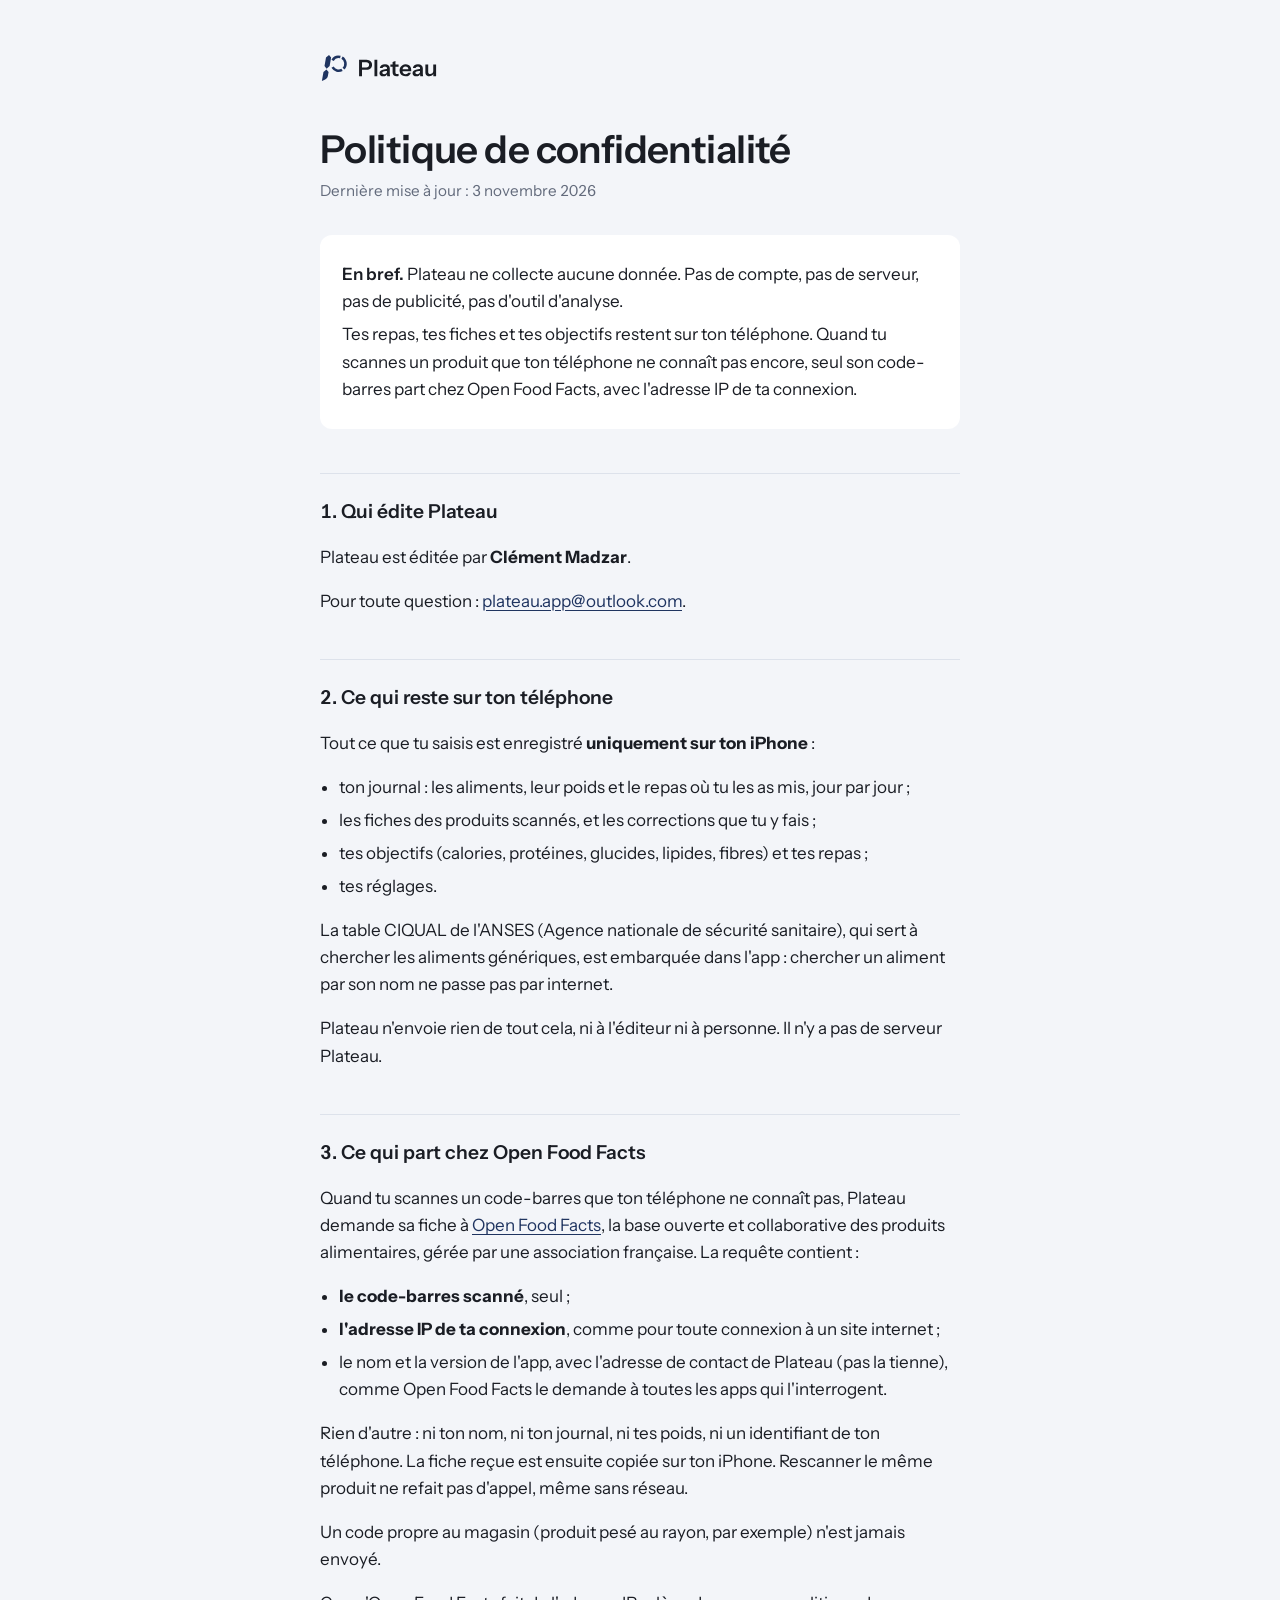
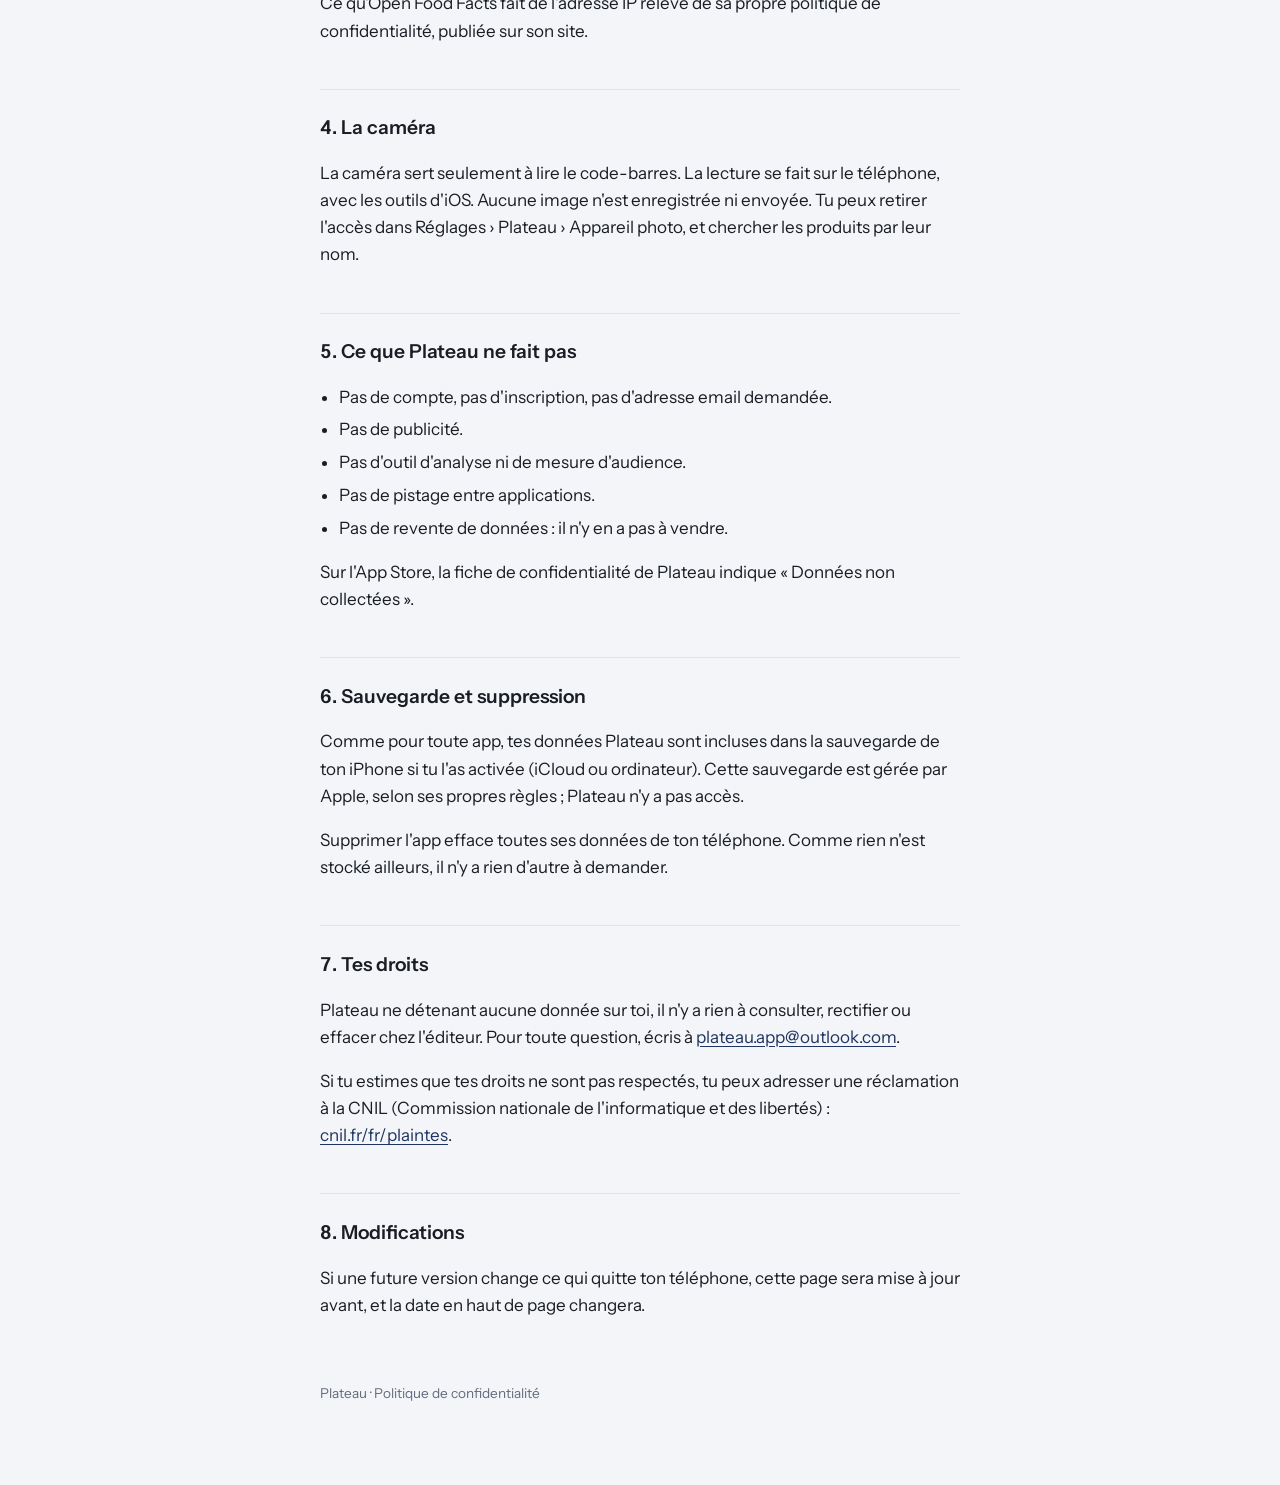
==== confidentialite/index.html @ 4d3082d0 "docs(confidentialite): pages légales de Plateau Accueil et politique de confidentialité, aux couleur" ====
<!doctype html>
<html lang="fr">
<head>
  <meta charset="utf-8">
  <meta name="viewport" content="width=device-width, initial-scale=1">
  <title>Plateau — Politique de confidentialité</title>
  <meta name="description" content="Plateau ne collecte aucune donnée : pas de compte, pas de publicité, pas d'outil d'analyse. Seul le code-barres scanné part chez Open Food Facts.">
  <meta name="theme-color" content="#1F3460">
  <link rel="icon" href="../assets/favicon.ico" sizes="48x48">
  <link rel="icon" href="../assets/favicon.svg" type="image/svg+xml">
  <link rel="apple-touch-icon" href="../assets/apple-touch-icon.png">
  <link rel="manifest" href="../assets/site.webmanifest">
  <link rel="preconnect" href="https://fonts.googleapis.com">
  <link rel="preconnect" href="https://fonts.gstatic.com" crossorigin>
  <link rel="stylesheet" href="https://fonts.googleapis.com/css2?family=Instrument+Sans:wght@400;600&display=swap">
  <link rel="stylesheet" href="../assets/style.css">
</head>
<body>
<main>
  <a class="logo" href="../"><img src="../assets/plateau-horizontal.svg" alt="Plateau" width="118" height="40"></a>
  <h1>Politique de confidentialité</h1>
  <p class="meta">Dernière mise à jour : 3 novembre 2026</p>

  <div class="carte">
    <p><strong>En bref.</strong> Plateau ne collecte aucune donnée. Pas de compte, pas de serveur,
      pas de publicité, pas d'outil d'analyse.</p>
    <p>Tes repas, tes fiches et tes objectifs restent sur ton téléphone. Quand tu scannes un
      produit que ton téléphone ne connaît pas encore, seul son code-barres part chez
      Open Food Facts, avec l'adresse IP de ta connexion.</p>
  </div>

  <h2>1. Qui édite Plateau</h2>
  <p>Plateau est éditée par <strong>Clément Madzar</strong>.</p>
  <p>Pour toute question : <a href="mailto:plateau.app@outlook.com">plateau.app@outlook.com</a>.</p>

  <h2>2. Ce qui reste sur ton téléphone</h2>
  <p>Tout ce que tu saisis est enregistré <strong>uniquement sur ton iPhone</strong> :</p>
  <ul>
    <li>ton journal : les aliments, leur poids et le repas où tu les as mis, jour par jour ;</li>
    <li>les fiches des produits scannés, et les corrections que tu y fais ;</li>
    <li>tes objectifs (calories, protéines, glucides, lipides, fibres) et tes repas ;</li>
    <li>tes réglages.</li>
  </ul>
  <p>La table CIQUAL de l'ANSES (Agence nationale de sécurité sanitaire), qui sert à chercher les
    aliments génériques, est embarquée dans l'app : chercher un aliment par son nom ne passe
    pas par internet.</p>
  <p>Plateau n'envoie rien de tout cela, ni à l'éditeur ni à personne. Il n'y a pas de serveur
    Plateau.</p>

  <h2>3. Ce qui part chez Open Food Facts</h2>
  <p>Quand tu scannes un code-barres que ton téléphone ne connaît pas, Plateau demande sa fiche à
    <a href="https://world.openfoodfacts.org">Open Food Facts</a>, la base ouverte et collaborative
    des produits alimentaires, gérée par une association française. La requête contient :</p>
  <ul>
    <li><strong>le code-barres scanné</strong>, seul ;</li>
    <li><strong>l'adresse IP de ta connexion</strong>, comme pour toute connexion à un site
      internet ;</li>
    <li>le nom et la version de l'app, avec l'adresse de contact de Plateau (pas la tienne), comme
      Open Food Facts le demande à toutes les apps qui l'interrogent.</li>
  </ul>
  <p>Rien d'autre : ni ton nom, ni ton journal, ni tes poids, ni un identifiant de ton téléphone.
    La fiche reçue est ensuite copiée sur ton iPhone. Rescanner le même produit ne refait pas
    d'appel, même sans réseau.</p>
  <p>Un code propre au magasin (produit pesé au rayon, par exemple) n'est jamais envoyé.</p>
  <p>Ce qu'Open Food Facts fait de l'adresse IP relève de sa propre politique de
    confidentialité, publiée sur son site.</p>

  <h2>4. La caméra</h2>
  <p>La caméra sert seulement à lire le code-barres. La lecture se fait sur le téléphone, avec les
    outils d'iOS. Aucune image n'est enregistrée ni envoyée. Tu peux retirer l'accès dans
    Réglages&nbsp;› Plateau&nbsp;› Appareil photo, et chercher les produits par leur nom.</p>

  <h2>5. Ce que Plateau ne fait pas</h2>
  <ul>
    <li>Pas de compte, pas d'inscription, pas d'adresse email demandée.</li>
    <li>Pas de publicité.</li>
    <li>Pas d'outil d'analyse ni de mesure d'audience.</li>
    <li>Pas de pistage entre applications.</li>
    <li>Pas de revente de données : il n'y en a pas à vendre.</li>
  </ul>
  <p>Sur l'App Store, la fiche de confidentialité de Plateau indique « Données non collectées ».</p>

  <h2>6. Sauvegarde et suppression</h2>
  <p>Comme pour toute app, tes données Plateau sont incluses dans la sauvegarde de ton iPhone si
    tu l'as activée (iCloud ou ordinateur). Cette sauvegarde est gérée par Apple, selon ses
    propres règles ; Plateau n'y a pas accès.</p>
  <p>Supprimer l'app efface toutes ses données de ton téléphone. Comme rien n'est stocké
    ailleurs, il n'y a rien d'autre à demander.</p>

  <h2>7. Tes droits</h2>
  <p>Plateau ne détenant aucune donnée sur toi, il n'y a rien à consulter, rectifier ou effacer
    chez l'éditeur. Pour toute question, écris à
    <a href="mailto:plateau.app@outlook.com">plateau.app@outlook.com</a>.</p>
  <p>Si tu estimes que tes droits ne sont pas respectés, tu peux adresser une réclamation à la
    CNIL (Commission nationale de l'informatique et des libertés) :
    <a href="https://www.cnil.fr/fr/plaintes">cnil.fr/fr/plaintes</a>.</p>

  <h2>8. Modifications</h2>
  <p>Si une future version change ce qui quitte ton téléphone, cette page sera mise à jour avant,
    et la date en haut de page changera.</p>

  <footer>Plateau · Politique de confidentialité</footer>
</main>
</body>
</html>
---- assets/style.css ----
/* Couleurs de la marque Plateau (BRAND.md) : mode clair seulement, comme l'app. */
:root {
  --brume: #F3F5F9;
  --blanc: #FFFFFF;
  --encre: #1A1D24;
  --marine: #1F3460;
  --gris: #636B7C;
  --trait: #DDE2EB;
  color-scheme: light;
}

* { box-sizing: border-box; }

html { -webkit-text-size-adjust: 100%; }

body {
  margin: 0;
  background: var(--brume);
  color: var(--encre);
  font: 17px/1.6 "Instrument Sans", -apple-system, BlinkMacSystemFont, "SF Pro Text", "Helvetica Neue", Arial, sans-serif;
  font-variant-numeric: tabular-nums;
}

main {
  max-width: 42rem;
  margin: 0 auto;
  padding: 3rem 1rem 5rem;
}

.logo { display: inline-block; line-height: 0; }
.logo img { height: 40px; width: auto; }

h1 {
  font-weight: 600;
  font-size: clamp(1.9rem, 6vw, 2.4rem);
  line-height: 1.15;
  letter-spacing: -0.015em;
  margin: 2rem 0 0.4rem;
}

.meta { color: var(--gris); margin: 0 0 2rem; font-size: 0.95rem; }

h2 {
  font-weight: 600;
  font-size: 1.2rem;
  margin: 2.75rem 0 0.6rem;
  padding-top: 1.4rem;
  border-top: 1px solid var(--trait);
}

p, li { color: var(--encre); }
ul { padding-left: 1.2rem; }
li { margin: 0.35rem 0; }

a { color: var(--marine); text-underline-offset: 3px; }

.carte {
  background: var(--blanc);
  border-radius: 12px;
  padding: 1.2rem 1.35rem;
  margin: 0 0 1rem;
}
.carte p { margin: 0.4rem 0; }
.carte strong { font-weight: 600; }

.table-wrap { overflow-x: auto; margin: 1rem 0; }
table { width: 100%; border-collapse: collapse; font-size: 0.93rem; min-width: 30rem; background: var(--blanc); border-radius: 12px; }
th, td { text-align: left; vertical-align: top; padding: 0.7rem 0.85rem; border-bottom: 1px solid var(--trait); }
tr:last-child td { border-bottom: 0; }
th { color: var(--gris); font-weight: 600; font-size: 0.8rem; text-transform: uppercase; letter-spacing: 0.05em; }

.gris { color: var(--gris); }

footer { margin-top: 4rem; color: var(--gris); font-size: 0.85rem; }

.liens { list-style: none; padding: 0; }
.liens li { margin: 0.75rem 0; }
.liens a {
  display: block;
  background: var(--blanc);
  border-radius: 12px;
  padding: 1rem 1.2rem;
  text-decoration: none;
  font-weight: 600;
  color: var(--encre);
}
.liens span { display: block; font-weight: 400; color: var(--gris); font-size: 0.92rem; }
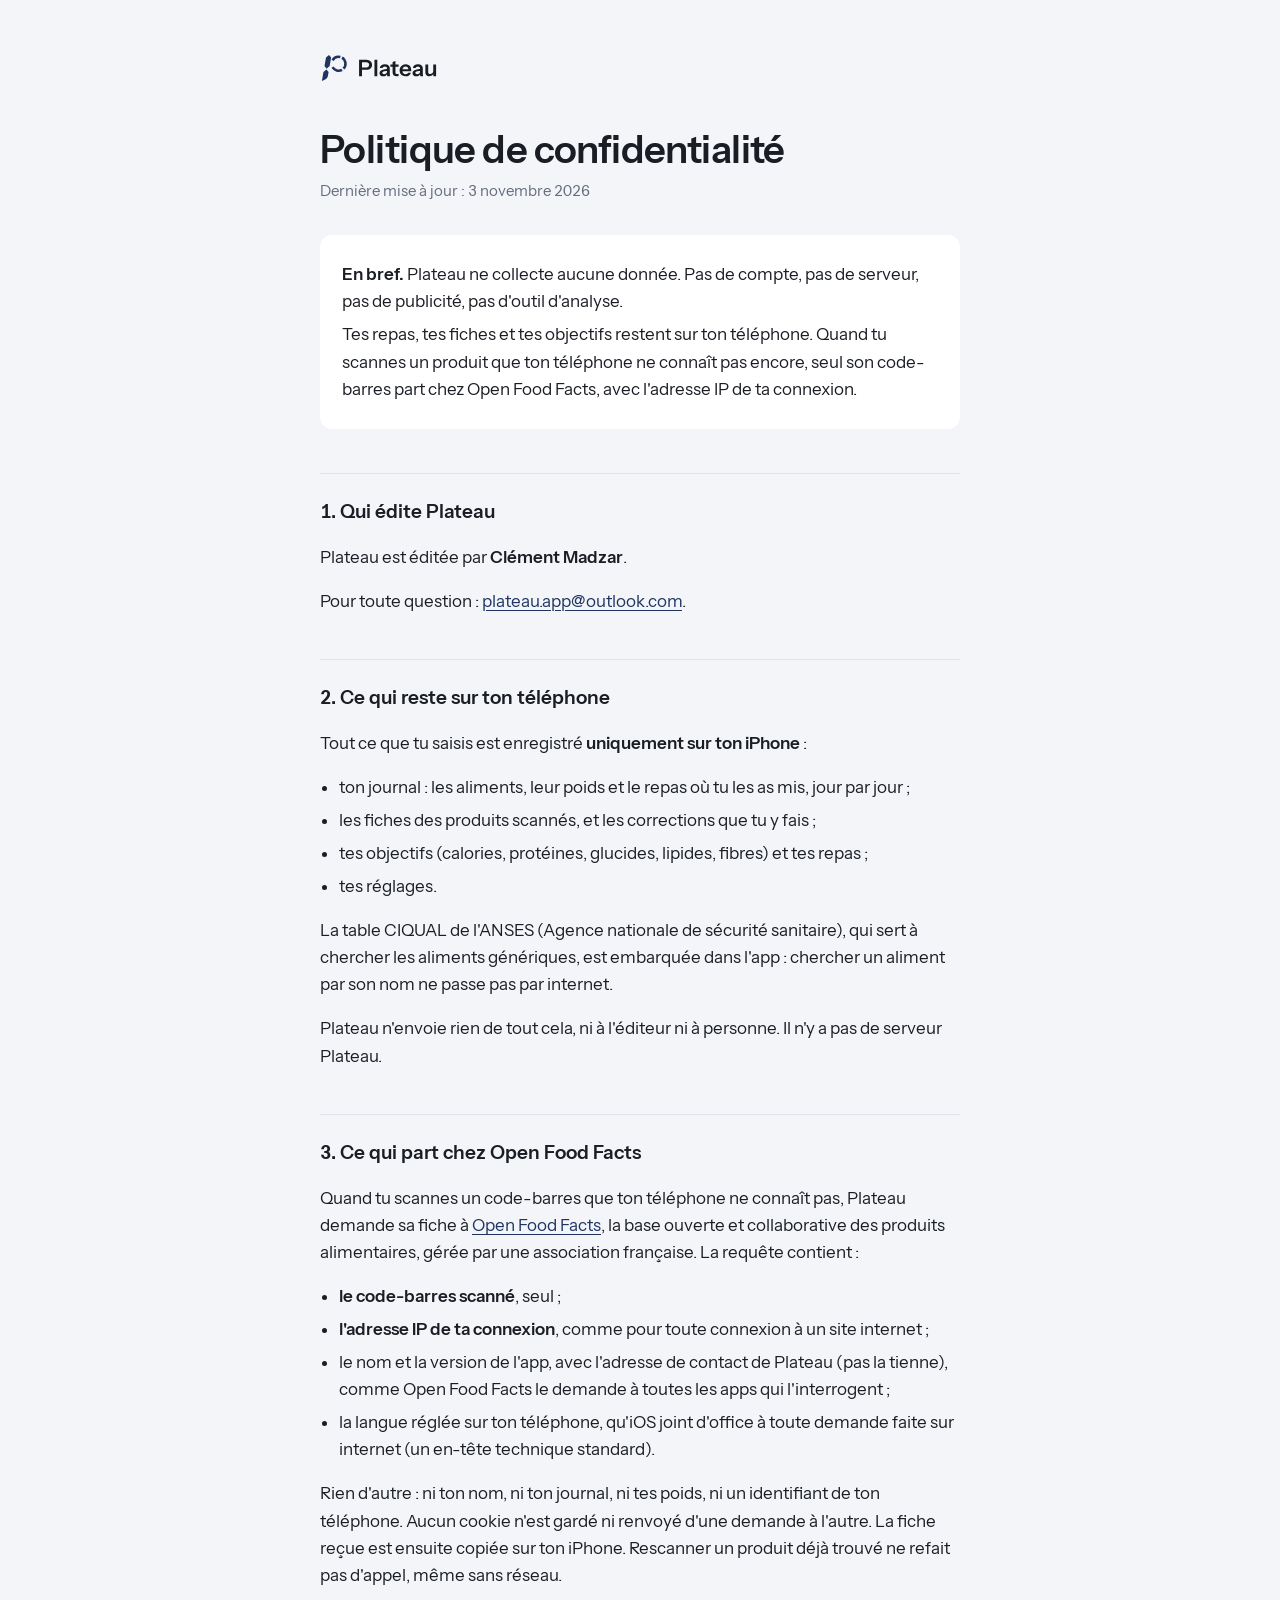
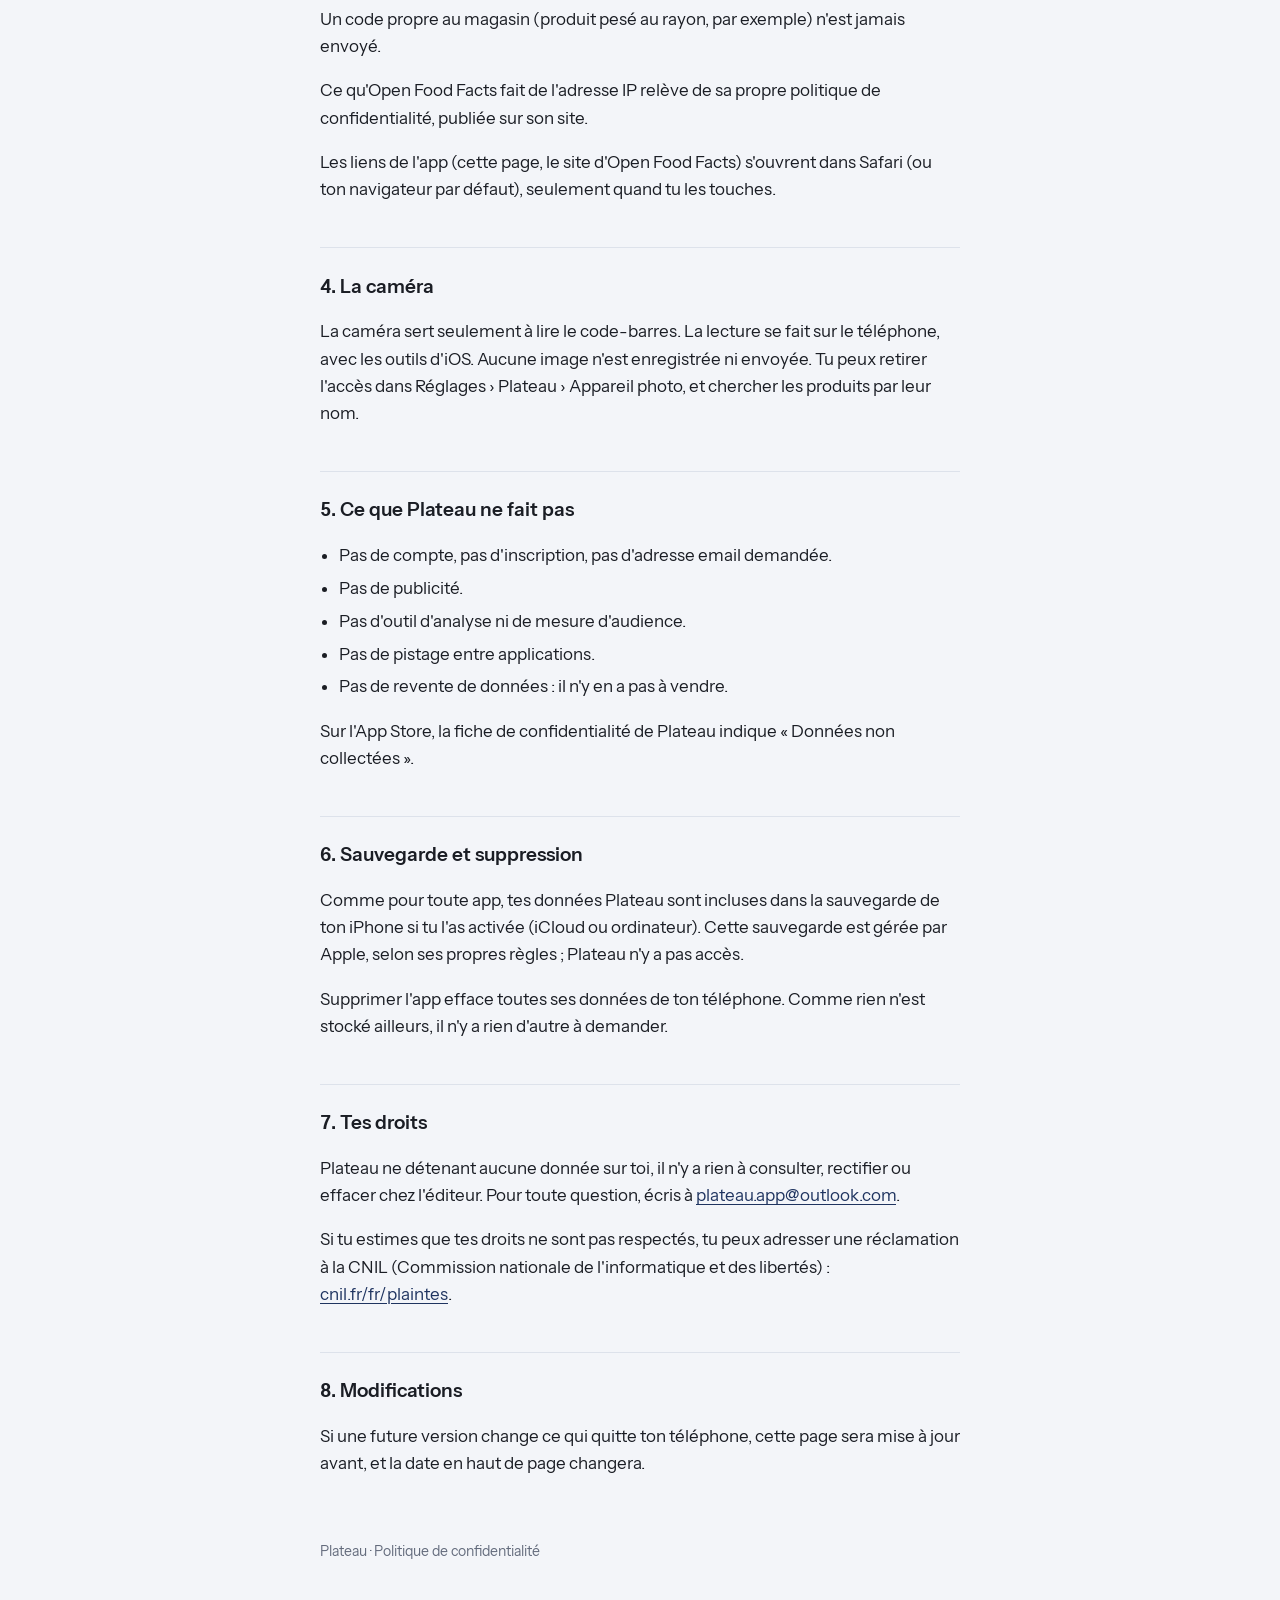
==== commit a69babd5: "fix(confidentialite): police hébergée sur le site, précisions sur la requête Open Food Facts Instrum" ====
--- a/confidentialite/index.html
+++ b/confidentialite/index.html
@@ -10,9 +10,6 @@
   <link rel="icon" href="../assets/favicon.svg" type="image/svg+xml">
   <link rel="apple-touch-icon" href="../assets/apple-touch-icon.png">
   <link rel="manifest" href="../assets/site.webmanifest">
-  <link rel="preconnect" href="https://fonts.googleapis.com">
-  <link rel="preconnect" href="https://fonts.gstatic.com" crossorigin>
-  <link rel="stylesheet" href="https://fonts.googleapis.com/css2?family=Instrument+Sans:wght@400;600&display=swap">
   <link rel="stylesheet" href="../assets/style.css">
 </head>
 <body>
@@ -56,14 +53,19 @@
     <li><strong>l'adresse IP de ta connexion</strong>, comme pour toute connexion à un site
       internet ;</li>
     <li>le nom et la version de l'app, avec l'adresse de contact de Plateau (pas la tienne), comme
-      Open Food Facts le demande à toutes les apps qui l'interrogent.</li>
+      Open Food Facts le demande à toutes les apps qui l'interrogent ;</li>
+    <li>la langue réglée sur ton téléphone, qu'iOS joint d'office à toute demande faite sur
+      internet (un en-tête technique standard).</li>
   </ul>
   <p>Rien d'autre : ni ton nom, ni ton journal, ni tes poids, ni un identifiant de ton téléphone.
-    La fiche reçue est ensuite copiée sur ton iPhone. Rescanner le même produit ne refait pas
-    d'appel, même sans réseau.</p>
+    Aucun cookie n'est gardé ni renvoyé d'une demande à l'autre. La fiche reçue est ensuite copiée
+    sur ton iPhone. Rescanner un produit déjà trouvé ne refait pas d'appel, même sans réseau.</p>
   <p>Un code propre au magasin (produit pesé au rayon, par exemple) n'est jamais envoyé.</p>
   <p>Ce qu'Open Food Facts fait de l'adresse IP relève de sa propre politique de
     confidentialité, publiée sur son site.</p>
+
+  <p>Les liens de l'app (cette page, le site d'Open Food Facts) s'ouvrent dans Safari (ou ton
+    navigateur par défaut), seulement quand tu les touches.</p>
 
   <h2>4. La caméra</h2>
   <p>La caméra sert seulement à lire le code-barres. La lecture se fait sur le téléphone, avec les
--- a/assets/style.css
+++ b/assets/style.css
@@ -7,6 +7,23 @@
   --gris: #636B7C;
   --trait: #DDE2EB;
   color-scheme: light;
+}
+
+/* Instrument Sans hébergée ici (licence OFL, fonts/OFL.txt) : aucune requête vers un tiers. */
+@font-face {
+  font-family: "Instrument Sans";
+  font-style: normal;
+  font-weight: 400;
+  font-display: swap;
+  src: url("fonts/InstrumentSans-Regular.woff2") format("woff2");
+}
+
+@font-face {
+  font-family: "Instrument Sans";
+  font-style: normal;
+  font-weight: 600;
+  font-display: swap;
+  src: url("fonts/InstrumentSans-SemiBold.woff2") format("woff2");
 }
 
 * { box-sizing: border-box; }
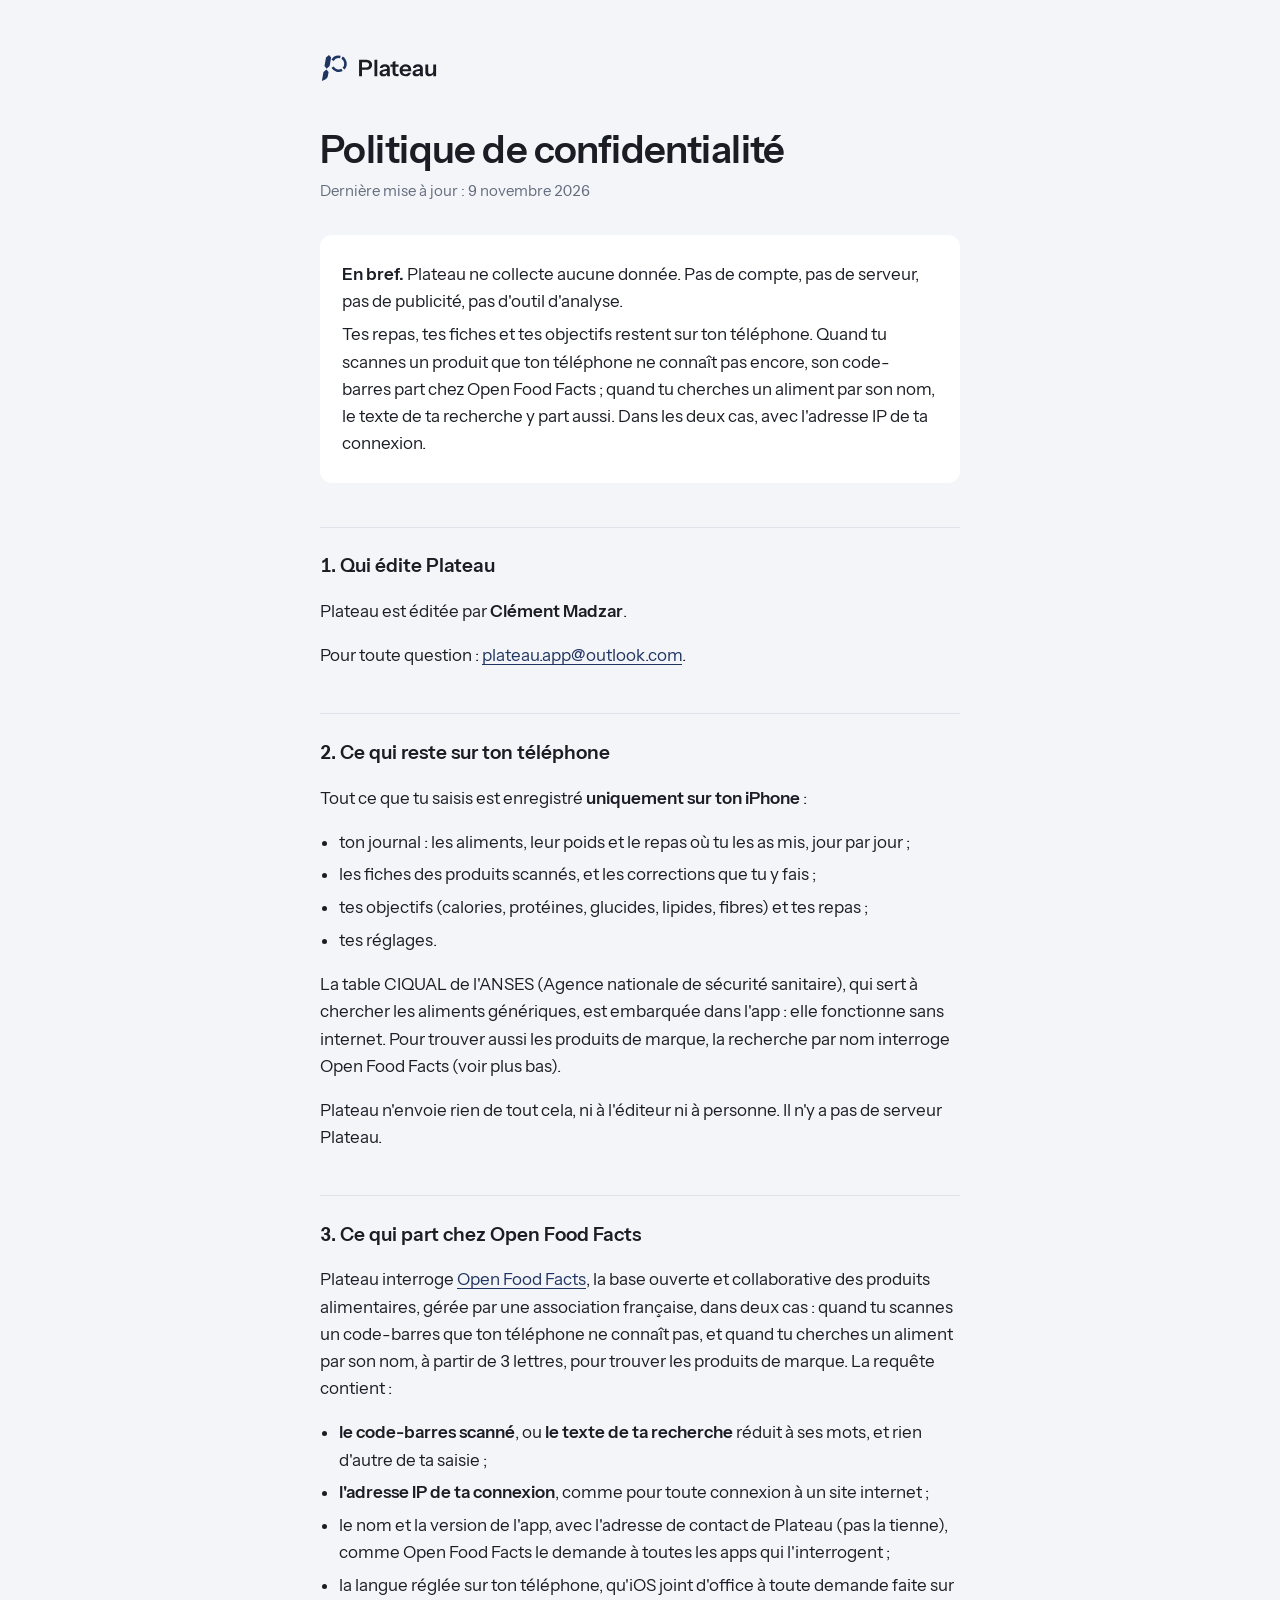
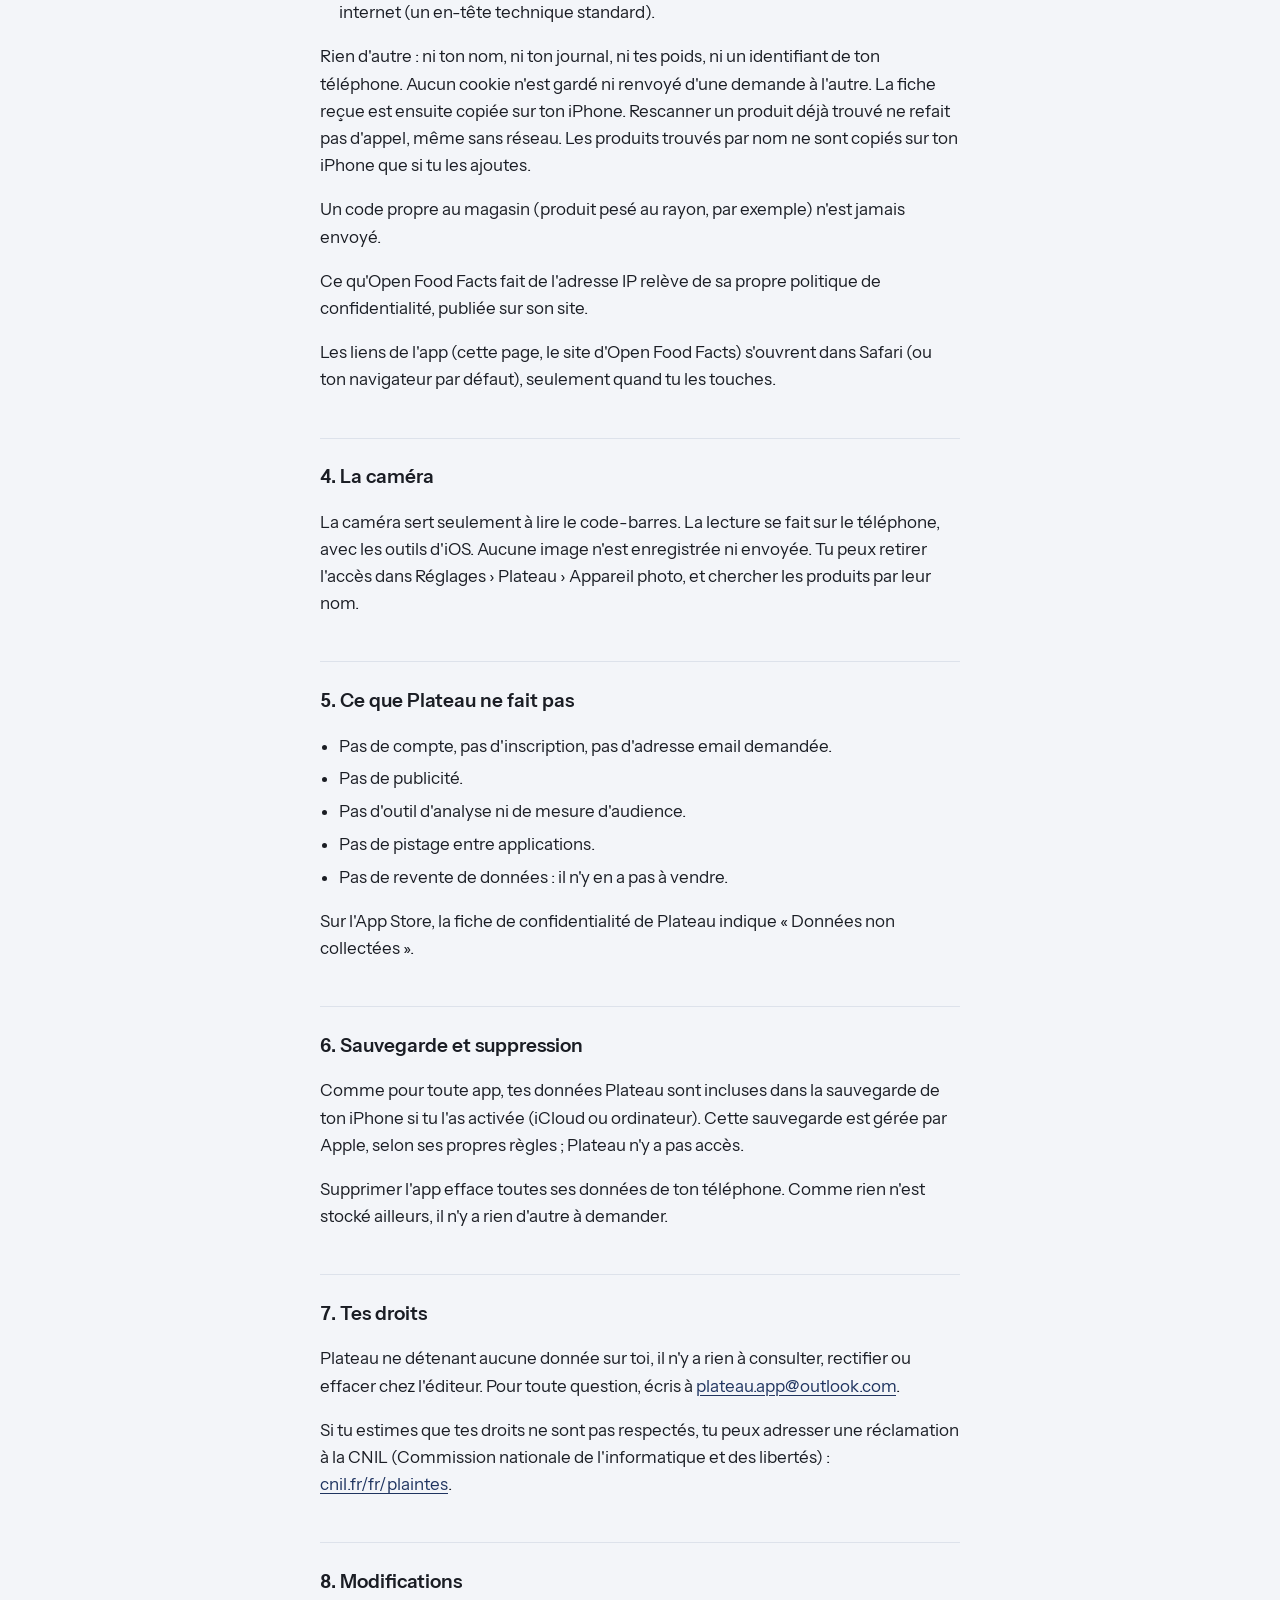
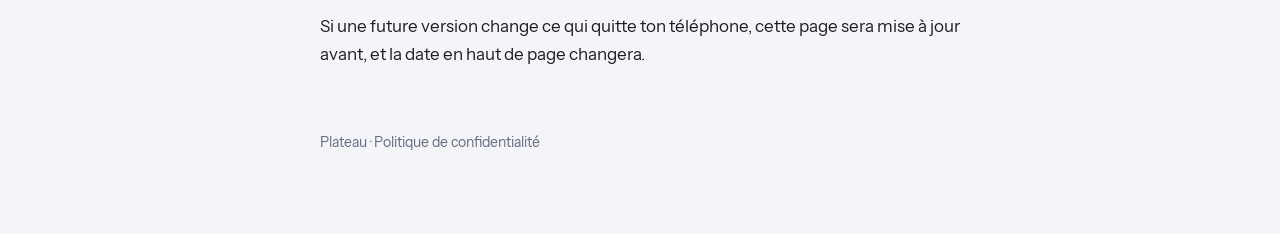
==== commit 840c171b: "fix(confidentialite): la recherche par nom interroge aussi Open Food Facts" ====
--- a/confidentialite/index.html
+++ b/confidentialite/index.html
@@ -4,7 +4,7 @@
   <meta charset="utf-8">
   <meta name="viewport" content="width=device-width, initial-scale=1">
   <title>Plateau — Politique de confidentialité</title>
-  <meta name="description" content="Plateau ne collecte aucune donnée : pas de compte, pas de publicité, pas d'outil d'analyse. Seul le code-barres scanné part chez Open Food Facts.">
+  <meta name="description" content="Plateau ne collecte aucune donnée : pas de compte, pas de publicité, pas d'outil d'analyse. Seuls le code-barres scanné et le texte de ta recherche partent chez Open Food Facts.">
   <meta name="theme-color" content="#1F3460">
   <link rel="icon" href="../assets/favicon.ico" sizes="48x48">
   <link rel="icon" href="../assets/favicon.svg" type="image/svg+xml">
@@ -16,14 +16,15 @@
 <main>
   <a class="logo" href="../"><img src="../assets/plateau-horizontal.svg" alt="Plateau" width="118" height="40"></a>
   <h1>Politique de confidentialité</h1>
-  <p class="meta">Dernière mise à jour : 3 novembre 2026</p>
+  <p class="meta">Dernière mise à jour : 9 novembre 2026</p>
 
   <div class="carte">
     <p><strong>En bref.</strong> Plateau ne collecte aucune donnée. Pas de compte, pas de serveur,
       pas de publicité, pas d'outil d'analyse.</p>
     <p>Tes repas, tes fiches et tes objectifs restent sur ton téléphone. Quand tu scannes un
-      produit que ton téléphone ne connaît pas encore, seul son code-barres part chez
-      Open Food Facts, avec l'adresse IP de ta connexion.</p>
+      produit que ton téléphone ne connaît pas encore, son code-barres part chez Open Food Facts ;
+      quand tu cherches un aliment par son nom, le texte de ta recherche y part aussi. Dans les
+      deux cas, avec l'adresse IP de ta connexion.</p>
   </div>
 
   <h2>1. Qui édite Plateau</h2>
@@ -39,17 +40,21 @@
     <li>tes réglages.</li>
   </ul>
   <p>La table CIQUAL de l'ANSES (Agence nationale de sécurité sanitaire), qui sert à chercher les
-    aliments génériques, est embarquée dans l'app : chercher un aliment par son nom ne passe
-    pas par internet.</p>
+    aliments génériques, est embarquée dans l'app : elle fonctionne sans internet. Pour
+    trouver aussi les produits de marque, la recherche par nom interroge Open Food Facts (voir
+    plus bas).</p>
   <p>Plateau n'envoie rien de tout cela, ni à l'éditeur ni à personne. Il n'y a pas de serveur
     Plateau.</p>
 
   <h2>3. Ce qui part chez Open Food Facts</h2>
-  <p>Quand tu scannes un code-barres que ton téléphone ne connaît pas, Plateau demande sa fiche à
+  <p>Plateau interroge
     <a href="https://world.openfoodfacts.org">Open Food Facts</a>, la base ouverte et collaborative
-    des produits alimentaires, gérée par une association française. La requête contient :</p>
+    des produits alimentaires, gérée par une association française, dans deux cas : quand tu
+    scannes un code-barres que ton téléphone ne connaît pas, et quand tu cherches un aliment par
+    son nom, à partir de 3 lettres, pour trouver les produits de marque. La requête contient :</p>
   <ul>
-    <li><strong>le code-barres scanné</strong>, seul ;</li>
+    <li><strong>le code-barres scanné</strong>, ou <strong>le texte de ta recherche</strong> réduit
+      à ses mots, et rien d'autre de ta saisie ;</li>
     <li><strong>l'adresse IP de ta connexion</strong>, comme pour toute connexion à un site
       internet ;</li>
     <li>le nom et la version de l'app, avec l'adresse de contact de Plateau (pas la tienne), comme
@@ -59,7 +64,8 @@
   </ul>
   <p>Rien d'autre : ni ton nom, ni ton journal, ni tes poids, ni un identifiant de ton téléphone.
     Aucun cookie n'est gardé ni renvoyé d'une demande à l'autre. La fiche reçue est ensuite copiée
-    sur ton iPhone. Rescanner un produit déjà trouvé ne refait pas d'appel, même sans réseau.</p>
+    sur ton iPhone. Rescanner un produit déjà trouvé ne refait pas d'appel, même sans réseau.
+    Les produits trouvés par nom ne sont copiés sur ton iPhone que si tu les ajoutes.</p>
   <p>Un code propre au magasin (produit pesé au rayon, par exemple) n'est jamais envoyé.</p>
   <p>Ce qu'Open Food Facts fait de l'adresse IP relève de sa propre politique de
     confidentialité, publiée sur son site.</p>
